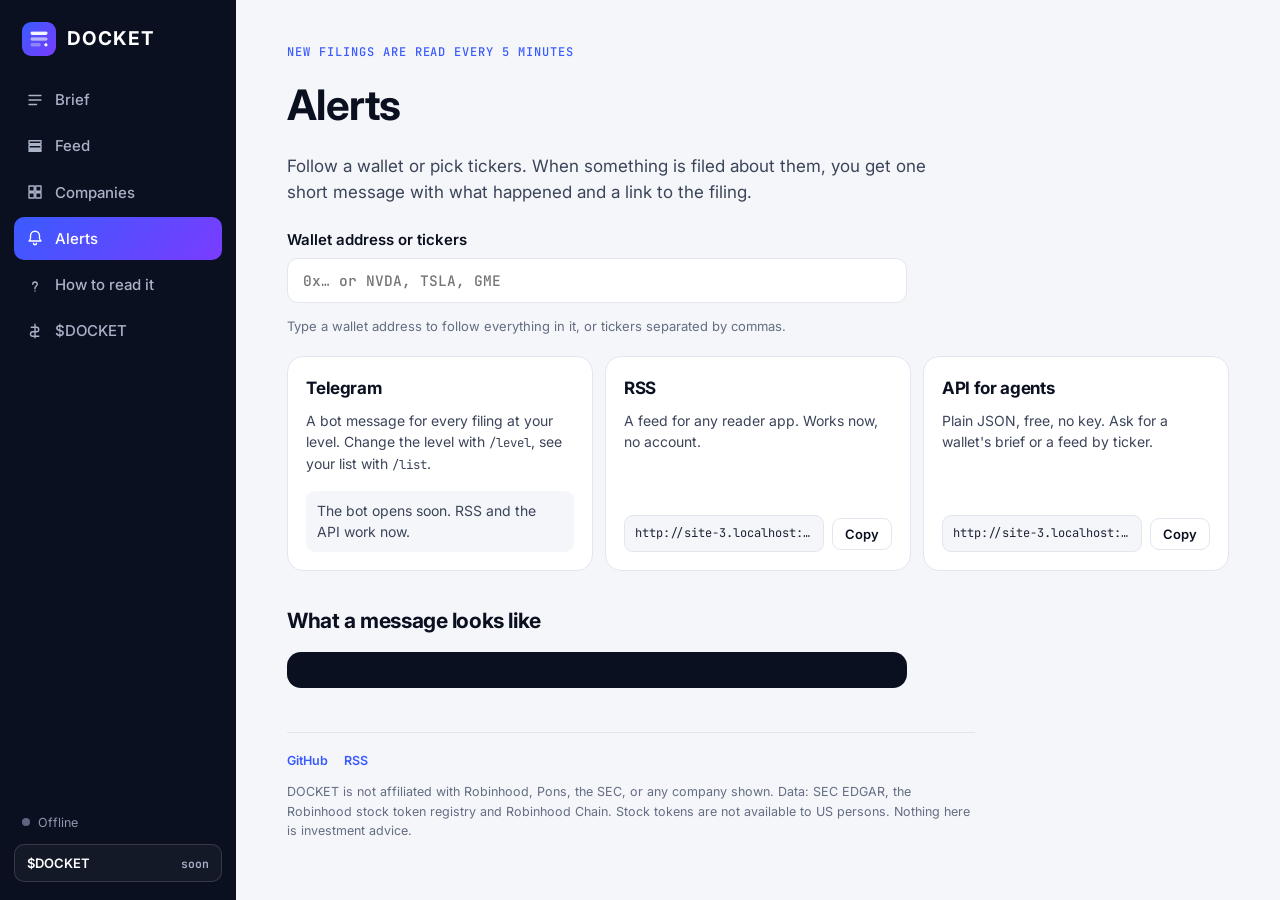
==== site/alerts.html @ dc3375ce "DOCKET: SEC filings brief and alerts for stock tokens on Robinhood Chain Co-Authored-By: Claude Fabl" ====
<!doctype html>
<html lang="en">
<head>
<meta charset="utf-8">
<meta name="viewport" content="width=device-width, initial-scale=1">
<title>Alerts: get a message when something is filed | DOCKET</title>
<meta name="description" content="Follow a wallet or a list of tickers. DOCKET reads new SEC filings every five minutes and sends them to Telegram, RSS or your own agent through a free API.">
<link rel="canonical" href="https://docketstock.com/alerts.html">
<meta property="og:type" content="website">
<meta property="og:site_name" content="DOCKET">
<meta property="og:title" content="Alerts: get a message when something is filed | DOCKET">
<meta property="og:description" content="Follow a wallet or a list of tickers. DOCKET reads new SEC filings every five minutes and sends them to Telegram, RSS or your own agent through a free API.">
<meta property="og:url" content="https://docketstock.com/alerts.html">
<meta property="og:image" content="https://docketstock.com/og-image.png?v=1">
<meta property="og:image:width" content="1200">
<meta property="og:image:height" content="630">
<meta name="twitter:card" content="summary_large_image">
<meta name="twitter:title" content="Alerts: get a message when something is filed | DOCKET">
<meta name="twitter:description" content="Follow a wallet or a list of tickers. DOCKET reads new SEC filings every five minutes and sends them to Telegram, RSS or your own agent through a free API.">
<meta name="twitter:image" content="https://docketstock.com/og-image.png?v=1">
<link rel="icon" type="image/png" href="favicon.png?v=1">
<link rel="alternate" type="application/rss+xml" title="DOCKET: notable filings" href="/rss">
<link rel="preconnect" href="https://fonts.googleapis.com">
<link rel="preconnect" href="https://fonts.gstatic.com" crossorigin>
<link href="https://fonts.googleapis.com/css2?family=Inter:wght@400;500;600;700&family=JetBrains+Mono:wght@500;700&display=swap" rel="stylesheet">
<link rel="stylesheet" href="styles.css?v=1">
</head>
<body data-page="alerts">
<aside class="rail">
  <a class="brand" href="./"><img src="logo.png?v=1" alt="" width="34" height="34"><span>DOCKET</span></a>
  <nav>
    <a href="./"><svg viewBox="0 0 24 24" width="18" height="18" fill="none" stroke="currentColor" stroke-width="1.8" stroke-linecap="round" stroke-linejoin="round" aria-hidden="true"><path d="M4 6h16M4 12h16M4 18h10"/></svg><span>Brief</span></a>
    <a href="feed.html"><svg viewBox="0 0 24 24" width="18" height="18" fill="none" stroke="currentColor" stroke-width="1.8" stroke-linecap="round" stroke-linejoin="round" aria-hidden="true"><path d="M4 5h16v4H4zM4 11h16v4H4zM4 17h16v2H4z"/></svg><span>Feed</span></a>
    <a href="companies.html"><svg viewBox="0 0 24 24" width="18" height="18" fill="none" stroke="currentColor" stroke-width="1.8" stroke-linecap="round" stroke-linejoin="round" aria-hidden="true"><path d="M4 4h7v7H4zM13 4h7v7h-7zM4 13h7v7H4zM13 13h7v7h-7z"/></svg><span>Companies</span></a>
    <a href="alerts.html" class="on" aria-current="page"><svg viewBox="0 0 24 24" width="18" height="18" fill="none" stroke="currentColor" stroke-width="1.8" stroke-linecap="round" stroke-linejoin="round" aria-hidden="true"><path d="M12 3a6 6 0 0 0-6 6v4l-2 3h16l-2-3V9a6 6 0 0 0-6-6zM10 19a2 2 0 0 0 4 0"/></svg><span>Alerts</span></a>
    <a href="how.html"><svg viewBox="0 0 24 24" width="18" height="18" fill="none" stroke="currentColor" stroke-width="1.8" stroke-linecap="round" stroke-linejoin="round" aria-hidden="true"><path d="M12 17v-1c0-2 3-2.5 3-5a3 3 0 0 0-6 0M12 20h.01"/></svg><span>How to read it</span></a>
    <a href="token.html"><svg viewBox="0 0 24 24" width="18" height="18" fill="none" stroke="currentColor" stroke-width="1.8" stroke-linecap="round" stroke-linejoin="round" aria-hidden="true"><path d="M12 3v18M7 7h7a3 3 0 0 1 0 6H9a3 3 0 0 0 0 6h8"/></svg><span>$DOCKET</span></a>
  </nav>
  <div class="rail-foot">
    <p class="status" id="status"><i></i><span>Connecting…</span></p>
    <div id="rail-ca"></div>
  </div>
</aside>
<main class="main">
    <section>
      <p class="eyebrow">New filings are read every 5 minutes</p>
      <h1 class="title">Alerts</h1>
      <p class="lede">Follow a wallet or pick tickers. When something is filed about them, you get one short message with what happened and a link to the filing.</p>
      <div class="builder">
        <label for="al-input">Wallet address or tickers</label>
        <input id="al-input" class="search wide" placeholder="0x… or NVDA, TSLA, GME" autocomplete="off" spellcheck="false">
        <p class="fine" id="al-note">Type a wallet address to follow everything in it, or tickers separated by commas.</p>
      </div>
      <div class="ways">
        <article class="way">
          <h3>Telegram</h3>
          <p>A bot message for every filing at your level. Change the level with <code>/level</code>, see your list with <code>/list</code>.</p>
          <div id="way-tg"><p class="muted">Checking…</p></div>
        </article>
        <article class="way">
          <h3>RSS</h3>
          <p>A feed for any reader app. Works now, no account.</p>
          <div class="copy"><code id="rss-url"></code><button class="btn small" data-copy="rss-url">Copy</button></div>
        </article>
        <article class="way">
          <h3>API for agents</h3>
          <p>Plain JSON, free, no key. Ask for a wallet's brief or a feed by ticker.</p>
          <div class="copy"><code id="api-url"></code><button class="btn small" data-copy="api-url">Copy</button></div>
        </article>
      </div>
      <h2>What a message looks like</h2>
      <pre class="sample" id="sample"></pre>
    </section>
    <footer>
      <div class="foot-links" id="foot-links"></div>
      <p>DOCKET is not affiliated with Robinhood, Pons, the SEC, or any company shown. Data: SEC EDGAR, the Robinhood stock token registry and Robinhood Chain. Stock tokens are not available to US persons. Nothing here is investment advice.</p>
    </footer>
</main>
<script src="config.js?v=1"></script>
<script src="app.js?v=1"></script>
</body>
</html>
---- site/styles.css ----
/* DOCKET: light desk with a side rail. Ink text, one blue-violet gradient, three level colours. */
:root {
  --bg: #f5f6fa; --card: #ffffff; --ink: #0b1020; --text: #1d2436; --muted: #646d82; --line: #e3e6ef; --soft: #eef0f7;
  --a1: #3a5bff; --a2: #7a3cff; --grad: linear-gradient(135deg, var(--a1), var(--a2));
  --l3: #e5484d; --l2: #f59e0b; --l1: #a3abbd; --buy: #0f9d64; --sell: #d6455a;
  --sans: 'Inter', 'Segoe UI', Arial, sans-serif; --mono: 'JetBrains Mono', Consolas, monospace;
  --rail: 236px;
}
* { box-sizing: border-box; }
html { -webkit-text-size-adjust: 100%; }
body { margin: 0; background: var(--bg); color: var(--text); font: 15px/1.55 var(--sans); }
a { color: var(--a1); text-decoration: none; }
a:hover { text-decoration: underline; }
code { font-family: var(--mono); font-size: .88em; }
h1, h2, h3 { color: var(--ink); margin: 0; letter-spacing: -.02em; }
[hidden] { display: none !important; }

/* ---- side rail ---- */
.rail { position: fixed; inset: 0 auto 0 0; width: var(--rail); background: var(--ink); color: #c9cfe0; display: flex; flex-direction: column; padding: 22px 14px 18px; z-index: 5; }
.brand { display: flex; align-items: center; gap: 11px; color: #fff; font-weight: 700; font-size: 19px; letter-spacing: .06em; padding: 0 8px 22px; }
.brand:hover { text-decoration: none; }
.brand img { border-radius: 9px; display: block; }
.rail nav { display: flex; flex-direction: column; gap: 3px; }
.rail nav a { display: flex; align-items: center; gap: 11px; padding: 10px 12px; border-radius: 10px; color: #aab2c8; font-weight: 500; }
.rail nav a:hover { background: rgba(255, 255, 255, .06); color: #fff; text-decoration: none; }
.rail nav a.on { background: var(--grad); color: #fff; }
.rail-foot { margin-top: auto; display: grid; gap: 12px; }
.status { margin: 0; display: flex; align-items: center; gap: 8px; font-size: 12.5px; color: #8e97af; padding: 0 8px; }
.status i { width: 8px; height: 8px; border-radius: 50%; background: #5d6680; flex: none; }
.status.live i { background: #2fd28a; box-shadow: 0 0 0 4px rgba(47, 210, 138, .16); }
.status.stale i { background: var(--l2); }
.ca { display: flex; justify-content: space-between; align-items: center; gap: 8px; width: 100%; padding: 10px 12px; border-radius: 10px; border: 1px solid rgba(255, 255, 255, .14); background: rgba(255, 255, 255, .04); color: #fff; font: 600 13px var(--sans); cursor: pointer; }
.ca:hover { text-decoration: none; border-color: rgba(255, 255, 255, .3); }
.ca code { color: #aab2c8; }
.ca.done { border-color: #2fd28a; }

/* ---- main column ---- */
.main { margin-left: var(--rail); padding: 44px clamp(20px, 4vw, 56px) 30px; max-width: calc(var(--rail) + 1080px); }
section { margin-bottom: 44px; }
.eyebrow { margin: 0 0 12px; font: 500 12px var(--mono); letter-spacing: .08em; text-transform: uppercase; color: var(--a1); }
.hero h1 { font-size: clamp(34px, 5vw, 54px); line-height: 1.06; max-width: 15ch; }
.grad { background: var(--grad); -webkit-background-clip: text; background-clip: text; color: transparent; }
.title { font-size: clamp(30px, 4vw, 42px); margin-bottom: 14px; }
.lede { font-size: 17px; color: #3b4459; max-width: 62ch; margin: 16px 0 22px; }
h2 { font-size: 21px; margin: 34px 0 14px; }
.head { display: flex; align-items: baseline; justify-content: space-between; gap: 12px; flex-wrap: wrap; margin-bottom: 14px; }
.head h2 { margin: 0; }
.muted { color: var(--muted); }
.fine { font-size: 13px; color: var(--muted); max-width: 78ch; }
.empty { padding: 26px; text-align: center; color: var(--muted); background: var(--card); border: 1px dashed var(--line); border-radius: 14px; margin: 0; }

.btn { display: inline-flex; align-items: center; justify-content: center; padding: 12px 18px; border-radius: 11px; border: 1px solid var(--line); background: var(--card); color: var(--ink); font: 600 14.5px var(--sans); cursor: pointer; white-space: nowrap; }
.btn:hover { border-color: #c5cbdc; text-decoration: none; }
.btn.primary { background: var(--grad); border-color: transparent; color: #fff; }
.btn.primary:hover { filter: brightness(1.08); }
.btn.small { padding: 7px 12px; font-size: 13px; border-radius: 9px; }

.ask { display: flex; gap: 10px; flex-wrap: wrap; max-width: 760px; }
.ask input, .search { flex: 1 1 280px; min-width: 0; padding: 12px 15px; border-radius: 11px; border: 1px solid var(--line); background: var(--card); color: var(--ink); font: 500 14.5px var(--mono); outline: none; }
.ask input:focus, .search:focus { border-color: var(--a1); box-shadow: 0 0 0 4px rgba(58, 91, 255, .12); }
.ask input.bad { border-color: var(--l3); }
.search { flex: 0 1 240px; }
.search.wide { flex: none; width: 100%; max-width: 620px; display: block; }

.panel { background: var(--card); border: 1px solid var(--line); border-radius: 18px; padding: 22px; box-shadow: 0 1px 2px rgba(11, 16, 32, .04); }
.panel h2 { margin-top: 0; }
.tiles { display: grid; grid-template-columns: repeat(auto-fit, minmax(150px, 1fr)); gap: 10px; margin-bottom: 16px; }
.tile { background: var(--card); border: 1px solid var(--line); border-radius: 14px; padding: 14px 16px; }
.panel .tile { background: var(--bg); }
.tile b { display: block; font: 700 26px/1.1 var(--sans); color: var(--ink); letter-spacing: -.02em; }
.tile span { font-size: 12.5px; color: var(--muted); }
.tile.hot b { color: var(--l3); }
.holdings { display: flex; flex-wrap: wrap; gap: 8px; margin-bottom: 16px; }
.holdings a { display: inline-flex; gap: 8px; align-items: baseline; padding: 6px 11px; border-radius: 999px; background: var(--soft); color: var(--ink); font-size: 13px; }
.holdings b { font-family: var(--mono); }
.holdings span { color: var(--muted); }

.filters { display: flex; flex-wrap: wrap; gap: 10px 14px; align-items: center; margin-bottom: 12px; }
.chips { display: flex; flex-wrap: wrap; gap: 6px; margin-bottom: 12px; }
.filters .chips { margin: 0; }
.chips button { padding: 7px 12px; border-radius: 999px; border: 1px solid var(--line); background: var(--card); color: var(--text); font: 500 13px var(--sans); cursor: pointer; }
.chips button:hover { border-color: #c5cbdc; }
.chips button.on { background: var(--ink); border-color: var(--ink); color: #fff; }
.chips i { font-style: normal; opacity: .6; margin-left: 2px; font-family: var(--mono); font-size: 12px; }

/* ---- the list of entries ---- */
.list { display: grid; gap: 6px; }
.day { margin: 14px 0 2px; font: 500 12px var(--mono); letter-spacing: .06em; text-transform: uppercase; color: var(--muted); }
.day:first-child { margin-top: 0; }
.row { display: grid; grid-template-columns: 92px 64px minmax(0, 1fr) auto; gap: 12px; align-items: center; padding: 12px 16px; background: var(--card); border: 1px solid var(--line); border-radius: 12px; color: var(--text); }
.row:hover { border-color: #c5cbdc; text-decoration: none; box-shadow: 0 2px 10px rgba(11, 16, 32, .05); }
.lvl { display: flex; align-items: center; gap: 7px; font-size: 12.5px; font-weight: 600; color: var(--muted); }
.dot { width: 9px; height: 9px; border-radius: 50%; flex: none; display: inline-block; }
.dot.l3 { background: var(--l3); } .dot.l2 { background: var(--l2); } .dot.l1 { background: var(--l1); }
.row.l3 .lvl { color: var(--l3); }
.row.l3 { border-left: 3px solid var(--l3); }
.sym { font: 700 14px var(--mono); color: var(--ink); }
.what { min-width: 0; }
.what b { display: block; color: var(--ink); font-weight: 600; }
.what small { display: block; color: var(--muted); font-size: 12.5px; overflow: hidden; text-overflow: ellipsis; white-space: nowrap; }
.row.buy .what b { color: var(--buy); }
.kind { font-size: 12px; color: var(--muted); padding: 4px 9px; border-radius: 999px; background: var(--soft); white-space: nowrap; }

/* ---- companies ---- */
.grid { display: grid; grid-template-columns: repeat(auto-fill, minmax(168px, 1fr)); gap: 9px; }
.co { display: grid; gap: 2px; padding: 13px 14px; background: var(--card); border: 1px solid var(--line); border-radius: 13px; color: var(--text); }
.co:hover { border-color: var(--a1); text-decoration: none; }
.co b { font: 700 15px var(--mono); color: var(--ink); }
.co span { font-size: 12.5px; color: var(--muted); overflow: hidden; text-overflow: ellipsis; white-space: nowrap; }
.co small { font-size: 12px; color: var(--text); margin-top: 5px; }
.co.hot { border-left: 3px solid var(--l3); }
#co-detail { margin-bottom: 18px; scroll-margin-top: 16px; }

/* ---- alerts ---- */
.builder { margin: 6px 0 20px; }
.builder label { display: block; font-weight: 600; color: var(--ink); margin-bottom: 7px; }
.ways { display: grid; grid-template-columns: repeat(auto-fit, minmax(250px, 1fr)); gap: 12px; }
.way { background: var(--card); border: 1px solid var(--line); border-radius: 16px; padding: 18px; display: flex; flex-direction: column; gap: 8px; min-width: 0; }
.way h3 { font-size: 17px; }
.way p { margin: 0; color: #3b4459; font-size: 14px; }
.way > div { margin-top: auto; padding-top: 8px; }
.copy { display: flex; gap: 8px; align-items: center; }
.copy code { flex: 1; min-width: 0; padding: 8px 10px; background: var(--bg); border: 1px solid var(--line); border-radius: 9px; overflow: hidden; text-overflow: ellipsis; white-space: nowrap; font-size: 12px; }
.soon-note { font-size: 13.5px; color: var(--muted); background: var(--bg); border-radius: 9px; padding: 9px 11px; }
.sample { background: var(--ink); color: #dfe4f3; border-radius: 14px; padding: 18px; font: 500 13px/1.6 var(--mono); white-space: pre-wrap; overflow-wrap: anywhere; max-width: 620px; margin: 0; }

/* ---- tables on How and Token ---- */
.table { background: var(--card); border: 1px solid var(--line); border-radius: 14px; overflow: hidden; }
.tr { display: grid; grid-template-columns: 170px 150px 1fr; gap: 14px; padding: 13px 16px; border-top: 1px solid var(--line); font-size: 14px; }
.tr:first-child { border-top: 0; }
.tr.th { font: 500 11.5px var(--mono); letter-spacing: .07em; text-transform: uppercase; color: var(--muted); background: var(--bg); }
.tr b { color: var(--ink); }
.levels .tr, #tokenomics .tr { grid-template-columns: 170px 1fr; }
.levels .tr span:first-child { display: flex; align-items: center; gap: 9px; }
.ca-box { display: flex; align-items: center; gap: 12px; flex-wrap: wrap; background: var(--card); border: 1px solid var(--line); border-radius: 14px; padding: 14px 16px; margin-bottom: 14px; max-width: 620px; }
.ca-box code { flex: 1; min-width: 0; overflow-wrap: anywhere; color: var(--ink); font-size: 13.5px; }
.links { display: flex; gap: 10px; flex-wrap: wrap; }

footer { border-top: 1px solid var(--line); padding-top: 18px; margin-top: 30px; color: var(--muted); font-size: 12.5px; max-width: 86ch; }
.foot-links { display: flex; gap: 16px; margin-bottom: 8px; font-weight: 600; }

/* ---- narrow screens: the rail becomes a top bar ---- */
@media (max-width: 860px) {
  .rail { position: sticky; top: 0; inset: auto; width: auto; flex-direction: row; align-items: center; padding: 10px 12px; gap: 6px; }
  .brand { padding: 0 6px 0 0; font-size: 0; }
  .brand img { width: 32px; height: 32px; }
  .rail nav { flex-direction: row; overflow-x: auto; scrollbar-width: none; flex: 1; gap: 2px; }
  .rail nav::-webkit-scrollbar { display: none; }
  .rail nav a { padding: 8px 10px; white-space: nowrap; font-size: 14px; }
  .rail nav svg { display: none; }
  .rail-foot { display: none; }
  .main { margin-left: 0; padding: 26px 16px 24px; }
  .row { grid-template-columns: auto minmax(0, 1fr); gap: 4px 10px; padding: 11px 13px; }
  .row .lvl { grid-column: 1; }
  .row .sym { grid-column: 2; justify-self: start; }
  .row .what { grid-column: 1 / -1; }
  .row .kind { grid-column: 1 / -1; justify-self: start; }
  .what small { white-space: normal; }
  .tr, .levels .tr, #tokenomics .tr { grid-template-columns: 1fr; gap: 3px; }
  .tr.th { display: none; }
  .search { flex: 1 1 100%; }
}
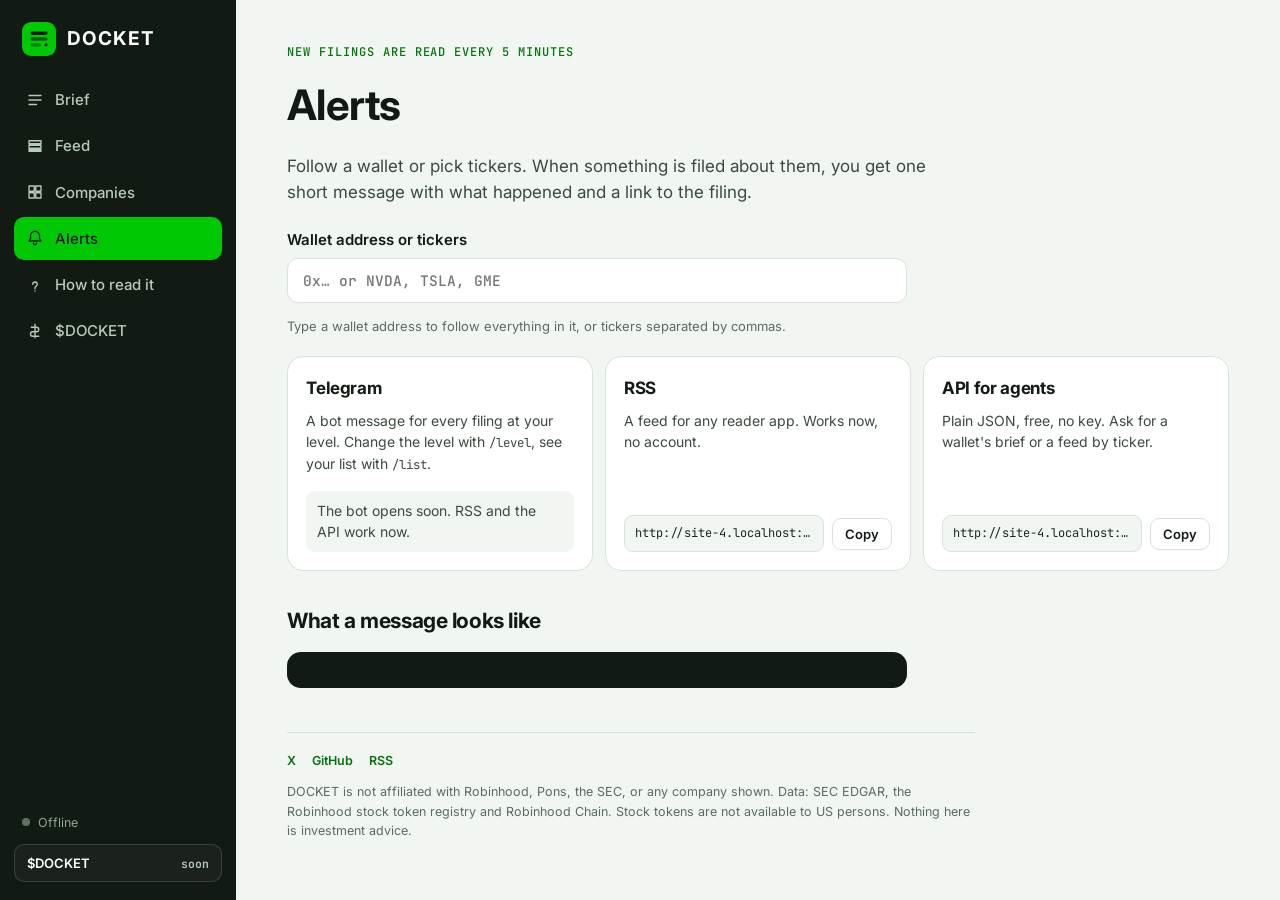
==== commit ed6de80b: "Publish the Robinhood green brand and the X link before launch. Co-authored-by: Cursor <cursoragent@" ====
--- a/site/alerts.html
+++ b/site/alerts.html
@@ -11,23 +11,23 @@
 <meta property="og:title" content="Alerts: get a message when something is filed | DOCKET">
 <meta property="og:description" content="Follow a wallet or a list of tickers. DOCKET reads new SEC filings every five minutes and sends them to Telegram, RSS or your own agent through a free API.">
 <meta property="og:url" content="https://docketstock.com/alerts.html">
-<meta property="og:image" content="https://docketstock.com/og-image.png?v=1">
+<meta property="og:image" content="https://docketstock.com/og-image.png?v=3">
 <meta property="og:image:width" content="1200">
 <meta property="og:image:height" content="630">
 <meta name="twitter:card" content="summary_large_image">
 <meta name="twitter:title" content="Alerts: get a message when something is filed | DOCKET">
 <meta name="twitter:description" content="Follow a wallet or a list of tickers. DOCKET reads new SEC filings every five minutes and sends them to Telegram, RSS or your own agent through a free API.">
-<meta name="twitter:image" content="https://docketstock.com/og-image.png?v=1">
-<link rel="icon" type="image/png" href="favicon.png?v=1">
+<meta name="twitter:image" content="https://docketstock.com/og-image.png?v=3">
+<link rel="icon" type="image/png" href="favicon.png?v=3">
 <link rel="alternate" type="application/rss+xml" title="DOCKET: notable filings" href="/rss">
 <link rel="preconnect" href="https://fonts.googleapis.com">
 <link rel="preconnect" href="https://fonts.gstatic.com" crossorigin>
 <link href="https://fonts.googleapis.com/css2?family=Inter:wght@400;500;600;700&family=JetBrains+Mono:wght@500;700&display=swap" rel="stylesheet">
-<link rel="stylesheet" href="styles.css?v=1">
+<link rel="stylesheet" href="styles.css?v=3">
 </head>
 <body data-page="alerts">
 <aside class="rail">
-  <a class="brand" href="./"><img src="logo.png?v=1" alt="" width="34" height="34"><span>DOCKET</span></a>
+  <a class="brand" href="./"><img src="logo.png?v=3" alt="" width="34" height="34"><span>DOCKET</span></a>
   <nav>
     <a href="./"><svg viewBox="0 0 24 24" width="18" height="18" fill="none" stroke="currentColor" stroke-width="1.8" stroke-linecap="round" stroke-linejoin="round" aria-hidden="true"><path d="M4 6h16M4 12h16M4 18h10"/></svg><span>Brief</span></a>
     <a href="feed.html"><svg viewBox="0 0 24 24" width="18" height="18" fill="none" stroke="currentColor" stroke-width="1.8" stroke-linecap="round" stroke-linejoin="round" aria-hidden="true"><path d="M4 5h16v4H4zM4 11h16v4H4zM4 17h16v2H4z"/></svg><span>Feed</span></a>
@@ -76,7 +76,7 @@
       <p>DOCKET is not affiliated with Robinhood, Pons, the SEC, or any company shown. Data: SEC EDGAR, the Robinhood stock token registry and Robinhood Chain. Stock tokens are not available to US persons. Nothing here is investment advice.</p>
     </footer>
 </main>
-<script src="config.js?v=1"></script>
-<script src="app.js?v=1"></script>
+<script src="config.js?v=3"></script>
+<script src="app.js?v=3"></script>
 </body>
 </html>
--- a/site/styles.css
+++ b/site/styles.css
@@ -1,8 +1,8 @@
-/* DOCKET: light desk with a side rail. Ink text, one blue-violet gradient, three level colours. */
+/* DOCKET: light desk with a side rail. Green-black ink, Robinhood green, three level colours. */
 :root {
-  --bg: #f5f6fa; --card: #ffffff; --ink: #0b1020; --text: #1d2436; --muted: #646d82; --line: #e3e6ef; --soft: #eef0f7;
-  --a1: #3a5bff; --a2: #7a3cff; --grad: linear-gradient(135deg, var(--a1), var(--a2));
-  --l3: #e5484d; --l2: #f59e0b; --l1: #a3abbd; --buy: #0f9d64; --sell: #d6455a;
+  --bg: #f2f6f2; --card: #ffffff; --ink: #121a14; --text: #1c291f; --muted: #5c6b61; --line: #d7e3d8; --soft: #e5f3e4;
+  --green: #00C805; --a1: #06730f; --a2: #00C805; --grad: linear-gradient(135deg, var(--green), #00a806);
+  --l3: #e5484d; --l2: #e09400; --l1: #9aa89c; --buy: #0b8a4b; --sell: #d6455a;
   --sans: 'Inter', 'Segoe UI', Arial, sans-serif; --mono: 'JetBrains Mono', Consolas, monospace;
   --rail: 236px;
 }
@@ -16,22 +16,22 @@
 [hidden] { display: none !important; }
 
 /* ---- side rail ---- */
-.rail { position: fixed; inset: 0 auto 0 0; width: var(--rail); background: var(--ink); color: #c9cfe0; display: flex; flex-direction: column; padding: 22px 14px 18px; z-index: 5; }
+.rail { position: fixed; inset: 0 auto 0 0; width: var(--rail); background: var(--ink); color: #c5d4c8; display: flex; flex-direction: column; padding: 22px 14px 18px; z-index: 5; }
 .brand { display: flex; align-items: center; gap: 11px; color: #fff; font-weight: 700; font-size: 19px; letter-spacing: .06em; padding: 0 8px 22px; }
 .brand:hover { text-decoration: none; }
 .brand img { border-radius: 9px; display: block; }
 .rail nav { display: flex; flex-direction: column; gap: 3px; }
-.rail nav a { display: flex; align-items: center; gap: 11px; padding: 10px 12px; border-radius: 10px; color: #aab2c8; font-weight: 500; }
+.rail nav a { display: flex; align-items: center; gap: 11px; padding: 10px 12px; border-radius: 10px; color: #b7c9bb; font-weight: 500; }
 .rail nav a:hover { background: rgba(255, 255, 255, .06); color: #fff; text-decoration: none; }
-.rail nav a.on { background: var(--grad); color: #fff; }
+.rail nav a.on { background: var(--green); color: var(--ink); }
 .rail-foot { margin-top: auto; display: grid; gap: 12px; }
-.status { margin: 0; display: flex; align-items: center; gap: 8px; font-size: 12.5px; color: #8e97af; padding: 0 8px; }
-.status i { width: 8px; height: 8px; border-radius: 50%; background: #5d6680; flex: none; }
+.status { margin: 0; display: flex; align-items: center; gap: 8px; font-size: 12.5px; color: #8ea394; padding: 0 8px; }
+.status i { width: 8px; height: 8px; border-radius: 50%; background: #5d7264; flex: none; }
 .status.live i { background: #2fd28a; box-shadow: 0 0 0 4px rgba(47, 210, 138, .16); }
 .status.stale i { background: var(--l2); }
 .ca { display: flex; justify-content: space-between; align-items: center; gap: 8px; width: 100%; padding: 10px 12px; border-radius: 10px; border: 1px solid rgba(255, 255, 255, .14); background: rgba(255, 255, 255, .04); color: #fff; font: 600 13px var(--sans); cursor: pointer; }
 .ca:hover { text-decoration: none; border-color: rgba(255, 255, 255, .3); }
-.ca code { color: #aab2c8; }
+.ca code { color: #b7c9bb; }
 .ca.done { border-color: #2fd28a; }
 
 /* ---- main column ---- */
@@ -39,9 +39,9 @@
 section { margin-bottom: 44px; }
 .eyebrow { margin: 0 0 12px; font: 500 12px var(--mono); letter-spacing: .08em; text-transform: uppercase; color: var(--a1); }
 .hero h1 { font-size: clamp(34px, 5vw, 54px); line-height: 1.06; max-width: 15ch; }
-.grad { background: var(--grad); -webkit-background-clip: text; background-clip: text; color: transparent; }
+.grad { background: linear-gradient(135deg, var(--a1), #00a806); -webkit-background-clip: text; background-clip: text; color: transparent; }
 .title { font-size: clamp(30px, 4vw, 42px); margin-bottom: 14px; }
-.lede { font-size: 17px; color: #3b4459; max-width: 62ch; margin: 16px 0 22px; }
+.lede { font-size: 17px; color: #3a4a3e; max-width: 62ch; margin: 16px 0 22px; }
 h2 { font-size: 21px; margin: 34px 0 14px; }
 .head { display: flex; align-items: baseline; justify-content: space-between; gap: 12px; flex-wrap: wrap; margin-bottom: 14px; }
 .head h2 { margin: 0; }
@@ -51,13 +51,13 @@
 
 .btn { display: inline-flex; align-items: center; justify-content: center; padding: 12px 18px; border-radius: 11px; border: 1px solid var(--line); background: var(--card); color: var(--ink); font: 600 14.5px var(--sans); cursor: pointer; white-space: nowrap; }
 .btn:hover { border-color: #c5cbdc; text-decoration: none; }
-.btn.primary { background: var(--grad); border-color: transparent; color: #fff; }
+.btn.primary { background: var(--green); border-color: transparent; color: var(--ink); }
 .btn.primary:hover { filter: brightness(1.08); }
 .btn.small { padding: 7px 12px; font-size: 13px; border-radius: 9px; }
 
 .ask { display: flex; gap: 10px; flex-wrap: wrap; max-width: 760px; }
 .ask input, .search { flex: 1 1 280px; min-width: 0; padding: 12px 15px; border-radius: 11px; border: 1px solid var(--line); background: var(--card); color: var(--ink); font: 500 14.5px var(--mono); outline: none; }
-.ask input:focus, .search:focus { border-color: var(--a1); box-shadow: 0 0 0 4px rgba(58, 91, 255, .12); }
+.ask input:focus, .search:focus { border-color: var(--green); box-shadow: 0 0 0 4px rgba(0, 200, 5, .18); }
 .ask input.bad { border-color: var(--l3); }
 .search { flex: 0 1 240px; }
 .search.wide { flex: none; width: 100%; max-width: 620px; display: block; }
@@ -117,12 +117,12 @@
 .ways { display: grid; grid-template-columns: repeat(auto-fit, minmax(250px, 1fr)); gap: 12px; }
 .way { background: var(--card); border: 1px solid var(--line); border-radius: 16px; padding: 18px; display: flex; flex-direction: column; gap: 8px; min-width: 0; }
 .way h3 { font-size: 17px; }
-.way p { margin: 0; color: #3b4459; font-size: 14px; }
+.way p { margin: 0; color: #3a4a3e; font-size: 14px; }
 .way > div { margin-top: auto; padding-top: 8px; }
 .copy { display: flex; gap: 8px; align-items: center; }
 .copy code { flex: 1; min-width: 0; padding: 8px 10px; background: var(--bg); border: 1px solid var(--line); border-radius: 9px; overflow: hidden; text-overflow: ellipsis; white-space: nowrap; font-size: 12px; }
 .soon-note { font-size: 13.5px; color: var(--muted); background: var(--bg); border-radius: 9px; padding: 9px 11px; }
-.sample { background: var(--ink); color: #dfe4f3; border-radius: 14px; padding: 18px; font: 500 13px/1.6 var(--mono); white-space: pre-wrap; overflow-wrap: anywhere; max-width: 620px; margin: 0; }
+.sample { background: var(--ink); color: #e3efe4; border-radius: 14px; padding: 18px; font: 500 13px/1.6 var(--mono); white-space: pre-wrap; overflow-wrap: anywhere; max-width: 620px; margin: 0; }
 
 /* ---- tables on How and Token ---- */
 .table { background: var(--card); border: 1px solid var(--line); border-radius: 14px; overflow: hidden; }
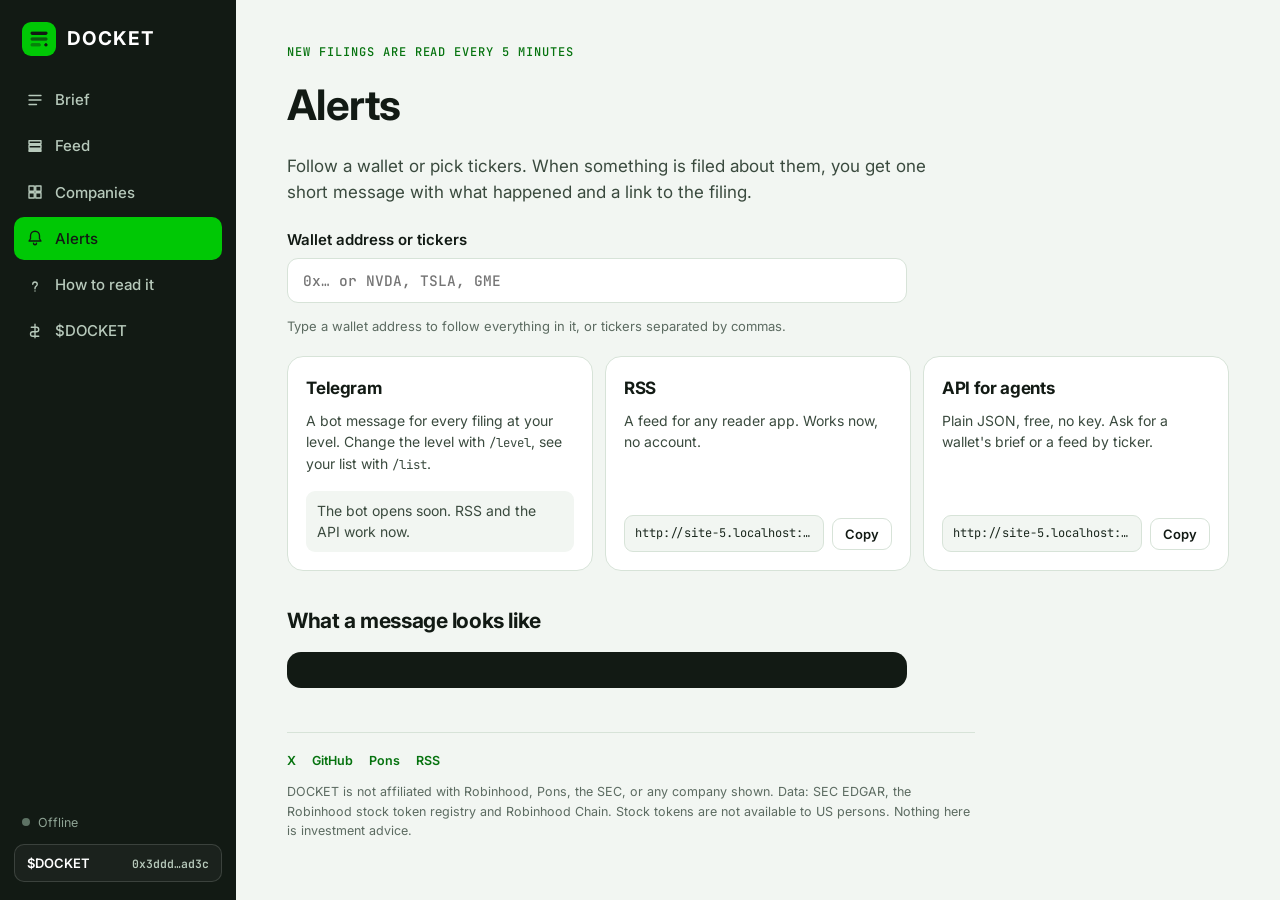
==== commit a0e47076: "Publish the  contract address. Co-authored-by: Cursor <cursoragent@cursor.com>" ====
--- a/site/alerts.html
+++ b/site/alerts.html
@@ -11,23 +11,23 @@
 <meta property="og:title" content="Alerts: get a message when something is filed | DOCKET">
 <meta property="og:description" content="Follow a wallet or a list of tickers. DOCKET reads new SEC filings every five minutes and sends them to Telegram, RSS or your own agent through a free API.">
 <meta property="og:url" content="https://docketstock.com/alerts.html">
-<meta property="og:image" content="https://docketstock.com/og-image.png?v=3">
+<meta property="og:image" content="https://docketstock.com/og-image.png?v=4">
 <meta property="og:image:width" content="1200">
 <meta property="og:image:height" content="630">
 <meta name="twitter:card" content="summary_large_image">
 <meta name="twitter:title" content="Alerts: get a message when something is filed | DOCKET">
 <meta name="twitter:description" content="Follow a wallet or a list of tickers. DOCKET reads new SEC filings every five minutes and sends them to Telegram, RSS or your own agent through a free API.">
-<meta name="twitter:image" content="https://docketstock.com/og-image.png?v=3">
-<link rel="icon" type="image/png" href="favicon.png?v=3">
+<meta name="twitter:image" content="https://docketstock.com/og-image.png?v=4">
+<link rel="icon" type="image/png" href="favicon.png?v=4">
 <link rel="alternate" type="application/rss+xml" title="DOCKET: notable filings" href="/rss">
 <link rel="preconnect" href="https://fonts.googleapis.com">
 <link rel="preconnect" href="https://fonts.gstatic.com" crossorigin>
 <link href="https://fonts.googleapis.com/css2?family=Inter:wght@400;500;600;700&family=JetBrains+Mono:wght@500;700&display=swap" rel="stylesheet">
-<link rel="stylesheet" href="styles.css?v=3">
+<link rel="stylesheet" href="styles.css?v=4">
 </head>
 <body data-page="alerts">
 <aside class="rail">
-  <a class="brand" href="./"><img src="logo.png?v=3" alt="" width="34" height="34"><span>DOCKET</span></a>
+  <a class="brand" href="./"><img src="logo.png?v=4" alt="" width="34" height="34"><span>DOCKET</span></a>
   <nav>
     <a href="./"><svg viewBox="0 0 24 24" width="18" height="18" fill="none" stroke="currentColor" stroke-width="1.8" stroke-linecap="round" stroke-linejoin="round" aria-hidden="true"><path d="M4 6h16M4 12h16M4 18h10"/></svg><span>Brief</span></a>
     <a href="feed.html"><svg viewBox="0 0 24 24" width="18" height="18" fill="none" stroke="currentColor" stroke-width="1.8" stroke-linecap="round" stroke-linejoin="round" aria-hidden="true"><path d="M4 5h16v4H4zM4 11h16v4H4zM4 17h16v2H4z"/></svg><span>Feed</span></a>
@@ -76,7 +76,7 @@
       <p>DOCKET is not affiliated with Robinhood, Pons, the SEC, or any company shown. Data: SEC EDGAR, the Robinhood stock token registry and Robinhood Chain. Stock tokens are not available to US persons. Nothing here is investment advice.</p>
     </footer>
 </main>
-<script src="config.js?v=3"></script>
-<script src="app.js?v=3"></script>
+<script src="config.js?v=4"></script>
+<script src="app.js?v=4"></script>
 </body>
 </html>
